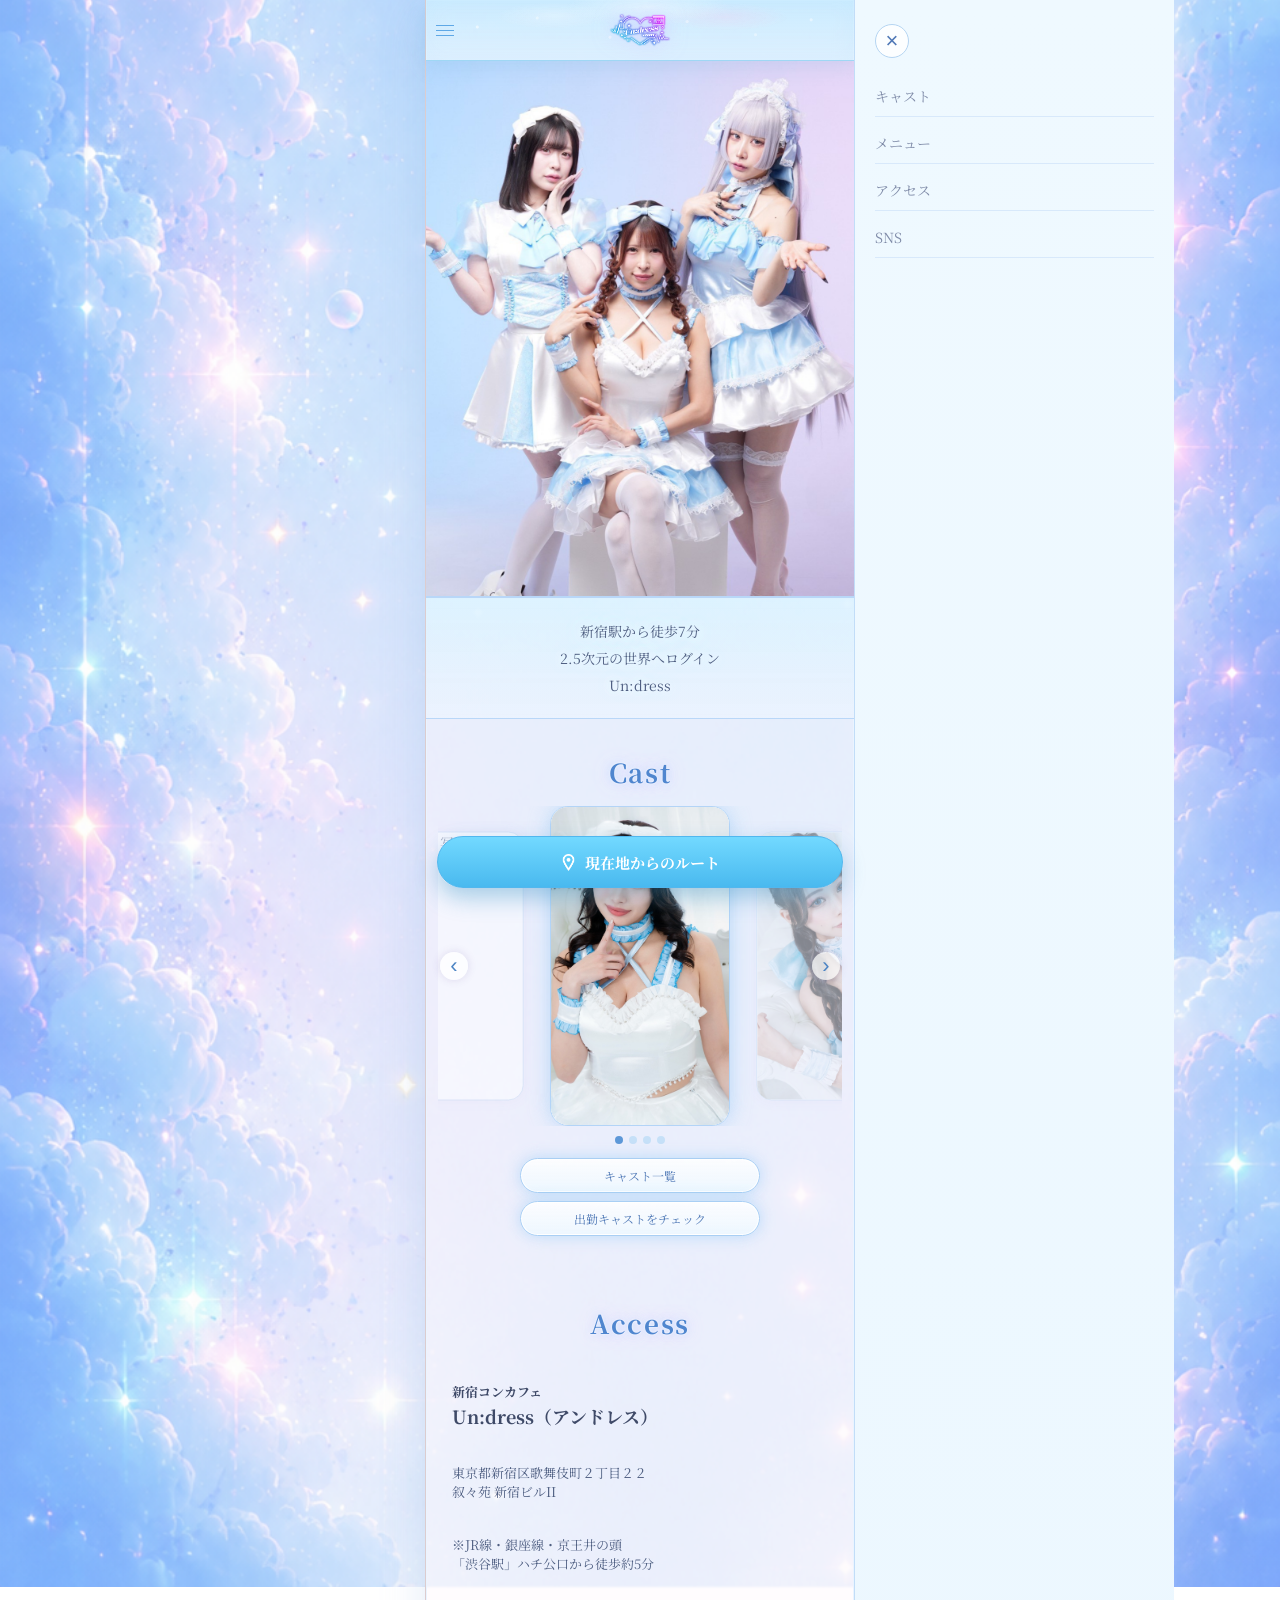
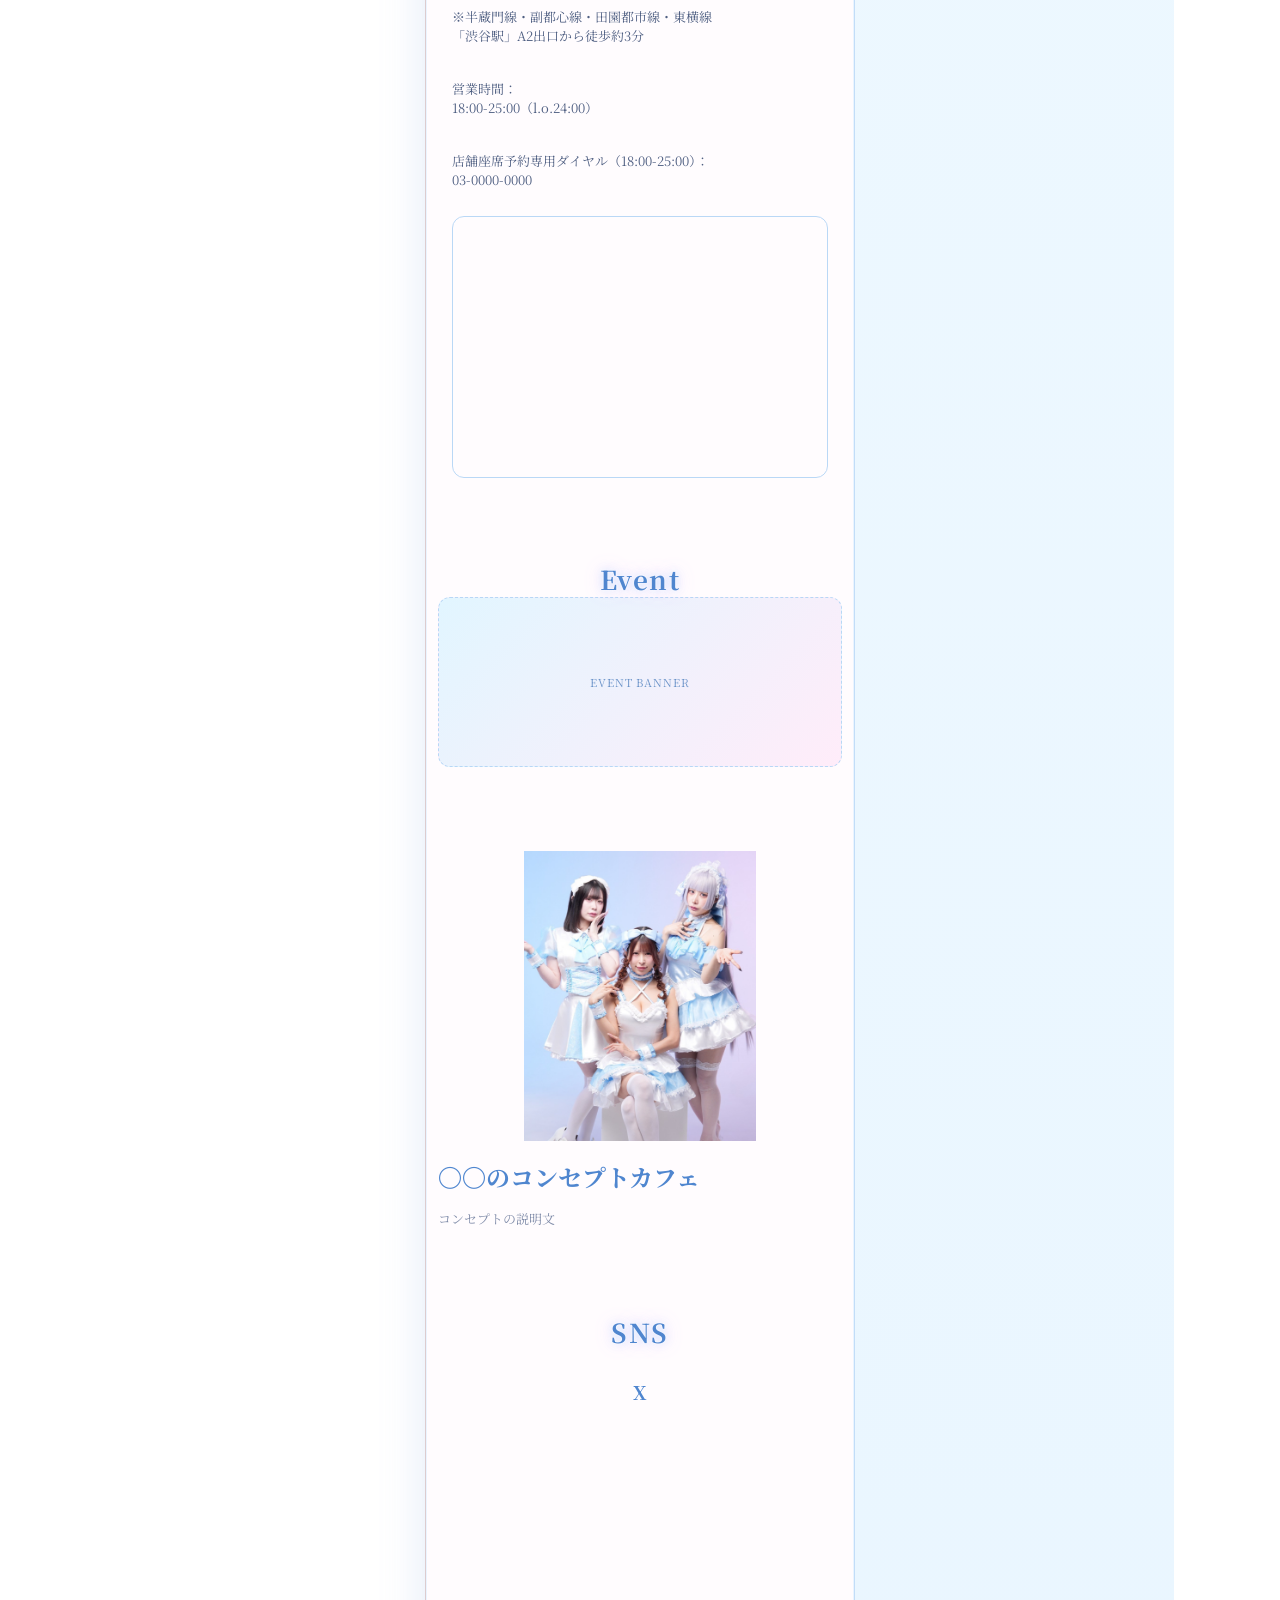
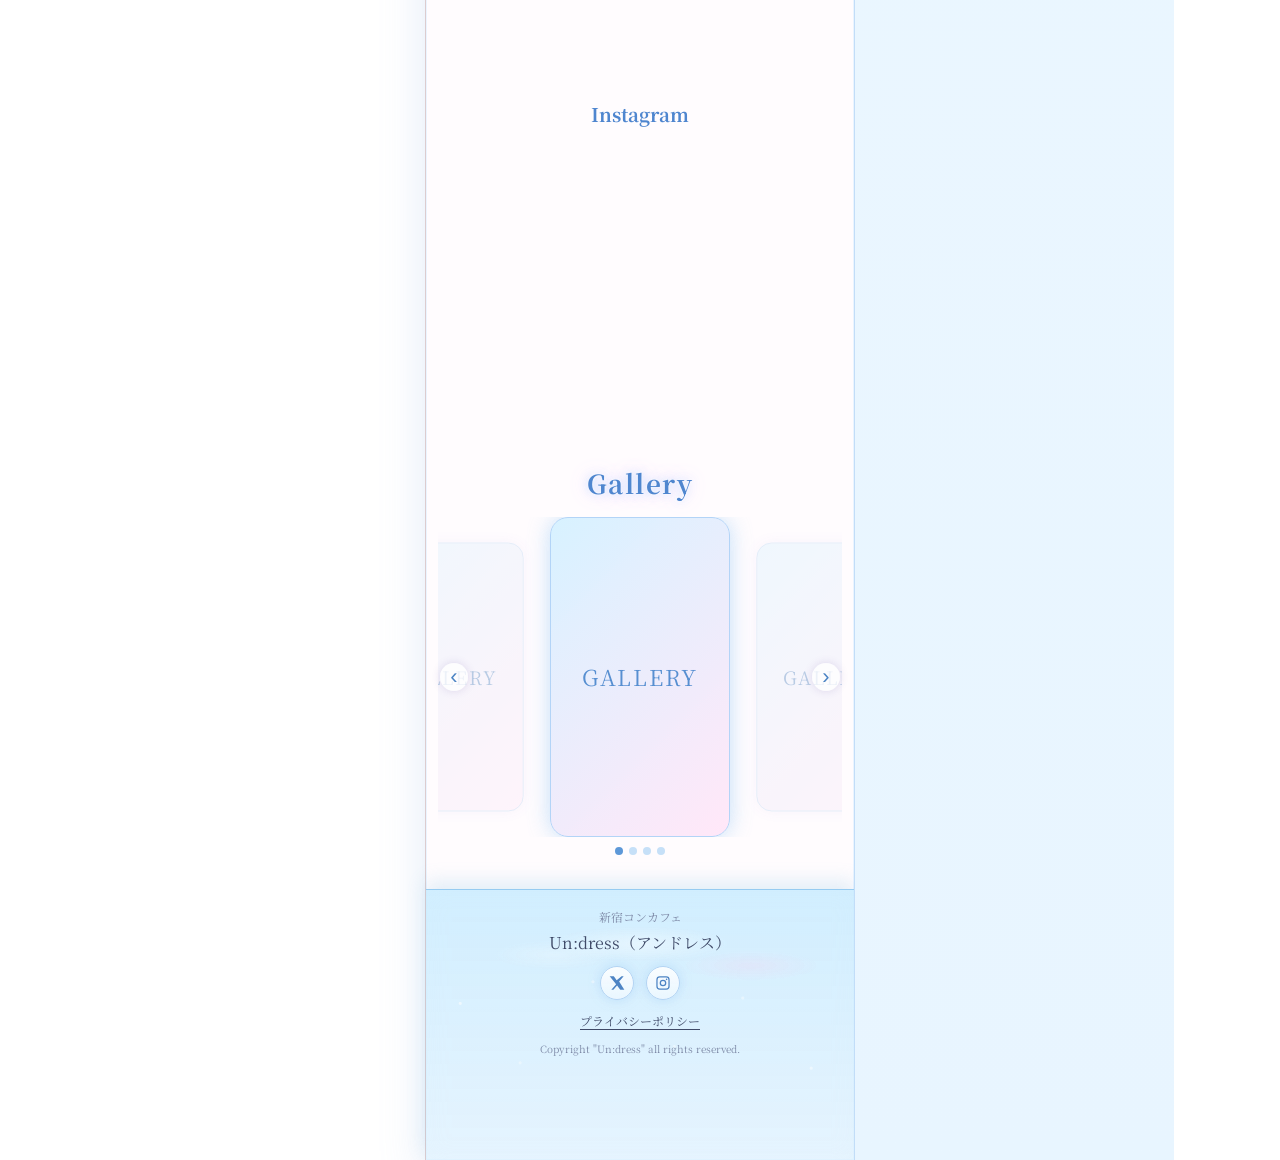
==== index.html @ 0eab8337 "Add files via upload" ====
<!DOCTYPE html>
<html lang="ja">
<head>
  <meta charset="UTF-8">
  <meta name="viewport" content="width=device-width, initial-scale=1.0">
  <title>Revelio SHIBUYA - SP Trace</title>
  <link rel="preconnect" href="https://fonts.googleapis.com">
  <link rel="preconnect" href="https://fonts.gstatic.com" crossorigin>
  <link href="https://fonts.googleapis.com/css2?family=Noto+Serif+JP:wght@500;700&display=swap" rel="stylesheet">
  <link rel="stylesheet" href="styles.css?v=20260516zU">
</head>
<body>
  <div class="site-shell">
    <header class="site-header">
      <a class="brand" href="#top" aria-label="Revelio SHIBUYA">
        <img src="assets/logo.png" alt="Revelio SHIBUYA ロゴ">
      </a>
      <button class="menu-toggle" type="button" aria-label="メニューを開く" aria-controls="drawer" aria-expanded="false">
        <span></span><span></span><span></span>
      </button>
    </header>

    <nav class="drawer" id="drawer" aria-hidden="true">
      <button class="drawer-close" type="button" aria-label="メニューを閉じる">×</button>
      <ul>
        <li><a href="#cast">キャスト</a></li>
        <li><a href="#">メニュー</a></li>
        <li><a href="#access">アクセス</a></li>
        <li><a href="#sns">SNS</a></li>
      </ul>
    </nav>
    <div class="backdrop"></div>

    <main id="top">
      <section class="hero">
        <div class="hero-bg">
          <img src="assets/hero-fv.png" alt="Revelio キャスト写真">
        </div>
      </section>
      <section class="hero-message">
        <p class="hero-copy">新宿駅から徒歩7分<br>2.5次元の世界へログイン<br>Un:dress</p>
      </section>

      <section class="section" id="cast">
        <h2 class="section-title">Cast</h2>
        <div class="cast-carousel" data-loop-carousel>
          <button class="cast-nav prev" type="button" aria-label="前のキャスト">‹</button>
          <div class="cast-viewport">
            <ul class="cast-track">
              <li class="cast-slide"><img src="assets/cast-1.jpeg" alt="キャスト写真 1"></li>
              <li class="cast-slide"><img src="assets/cast-2.jpeg" alt="キャスト写真 2"></li>
              <li class="cast-slide"><img src="assets/cast-3.jpeg" alt="キャスト写真 3"></li>
              <li class="cast-slide"><img src="assets/cast-4.jpeg" alt="キャスト写真 4"></li>
            </ul>
          </div>
          <button class="cast-nav next" type="button" aria-label="次のキャスト">›</button>
        </div>
        <div class="cast-dots" role="tablist" aria-label="キャストスライド">
          <button class="cast-dot is-active" type="button" aria-label="1枚目"></button>
          <button class="cast-dot" type="button" aria-label="2枚目"></button>
          <button class="cast-dot" type="button" aria-label="3枚目"></button>
          <button class="cast-dot" type="button" aria-label="4枚目"></button>
        </div>
        <div class="cast-actions">
          <a class="cast-action button" href="cast.html">キャスト一覧</a>
          <a class="cast-action button" href="#">出勤キャストをチェック</a>
        </div>
      </section>

      <section class="section" id="access">
        <h2 class="section-title">Access</h2>
        <div class="access-block">
          <p class="store-name">新宿コンカフェ<br><span class="store-main-name">Un:dress（アンドレス）</span></p>
          <p>東京都新宿区歌舞伎町２丁目２２<br>叙々苑 新宿ビルII​​</p>
          <p>※JR線・銀座線・京王井の頭<br>「渋谷駅」ハチ公口から徒歩約5分</p>
          <p>※半蔵門線・副都心線・田園都市線・東横線<br>「渋谷駅」A2出口から徒歩約3分</p>
          <p>営業時間：<br>18:00-25:00（l.o.24:00）</p>
          <p>店舗座席予約専用ダイヤル（18:00-25:00）：<br>03-0000-0000</p>
          <div class="access-map">
            <iframe src="https://www.google.com/maps/embed?pb=!1m18!1m12!1m3!1d3240.227726721884!2d139.70120687584614!3d35.69601327258241!2m3!1f0!2f0!3f0!3m2!1i1024!2i768!4f13.1!3m3!1m2!1s0x60188cd8584c8573%3A0x649332fd3df42106!2z44CSMTYwLTAwMjEg5p2x5Lqs6YO95paw5a6_5Yy65q2M6Iie5LyO55S677yS5LiB55uu77yS77ySIOWPmeOAheiLkSDmlrDlrr_jg5Pjg6tJSQ!5e0!3m2!1sja!2sjp!4v1778932013272!5m2!1sja!2sjp" width="600" height="450" style="border:0;" allowfullscreen="" loading="lazy" referrerpolicy="no-referrer-when-downgrade"></iframe>
          </div>
        </div>
      </section>

      <section class="section" id="event">
        <h2 class="section-title">Event</h2>
        <div class="event-list">
          <article class="event-card placeholder">EVENT BANNER</article>
        </div>
      </section>

      <section class="section concept">
        <div class="media tall">
          <img src="assets/hero-fv.png" alt="コンセプトイメージ">
        </div>
        <h2>〇〇のコンセプトカフェ</h2>
        <p>コンセプトの説明文</p>
      </section>

      <section class="section" id="sns">
        <h2 class="section-title">SNS</h2>
        <div class="sns-grid">
          <article class="sns-card">
            <h3>X</h3>
            <iframe
              class="sns-embed"
              title="X仮埋め込み"
              src="https://x.com/example"
              loading="lazy"
            ></iframe>
          </article>
          <article class="sns-card">
            <h3>Instagram</h3>
            <iframe
              class="sns-embed"
              title="Instagram仮埋め込み"
              src="https://www.instagram.com/example/"
              loading="lazy"
            ></iframe>
          </article>
        </div>
      </section>

      <section class="section" id="gallery">
        <h2 class="section-title">Gallery</h2>
        <div class="cast-carousel" data-loop-carousel>
          <button class="cast-nav prev" type="button" aria-label="前のギャラリー">‹</button>
          <div class="cast-viewport">
            <ul class="cast-track">
              <li class="cast-slide gallery-slide"><span>GALLERY</span></li>
              <li class="cast-slide gallery-slide"><span>GALLERY</span></li>
              <li class="cast-slide gallery-slide"><span>GALLERY</span></li>
              <li class="cast-slide gallery-slide"><span>GALLERY</span></li>
            </ul>
          </div>
          <button class="cast-nav next" type="button" aria-label="次のギャラリー">›</button>
        </div>
        <div class="cast-dots" role="tablist" aria-label="ギャラリースライド">
          <button class="cast-dot is-active" type="button" aria-label="1枚目"></button>
          <button class="cast-dot" type="button" aria-label="2枚目"></button>
          <button class="cast-dot" type="button" aria-label="3枚目"></button>
          <button class="cast-dot" type="button" aria-label="4枚目"></button>
        </div>
      </section>

    </main>

    <footer class="site-footer">
      <p class="footer-place">新宿コンカフェ</p>
      <p class="footer-name">Un:dress（アンドレス）</p>
      <div class="footer-socials">
        <a href="#" class="social-icon" aria-label="X">
          <svg viewBox="0 0 24 24" role="img" aria-hidden="true">
            <path d="M18.9 2H22l-6.8 7.8L23 22h-6.1l-4.8-6.3L6.6 22H3.5l7.2-8.2L1 2h6.2l4.3 5.7L18.9 2Z"></path>
          </svg>
        </a>
        <a href="#" class="social-icon" aria-label="Instagram">
          <svg viewBox="0 0 24 24" role="img" aria-hidden="true">
            <path d="M7.2 2h9.6A5.2 5.2 0 0 1 22 7.2v9.6a5.2 5.2 0 0 1-5.2 5.2H7.2A5.2 5.2 0 0 1 2 16.8V7.2A5.2 5.2 0 0 1 7.2 2Zm0 1.9A3.3 3.3 0 0 0 3.9 7.2v9.6a3.3 3.3 0 0 0 3.3 3.3h9.6a3.3 3.3 0 0 0 3.3-3.3V7.2a3.3 3.3 0 0 0-3.3-3.3H7.2Zm10.2 1.4a1.2 1.2 0 1 1 0 2.4 1.2 1.2 0 0 1 0-2.4ZM12 7a5 5 0 1 1 0 10 5 5 0 0 1 0-10Zm0 1.9a3.1 3.1 0 1 0 0 6.2 3.1 3.1 0 0 0 0-6.2Z"></path>
          </svg>
        </a>
      </div>
      <p class="footer-policy"><a href="#">プライバシーポリシー</a></p>
      <p class="footer-copy">Copyright "Un:dress" all rights reserved.</p>
    </footer>
  </div>

  <a class="route-fixed-button" href="https://maps.app.goo.gl/XBom7MBDxZdv6wz77" target="_blank" rel="noopener noreferrer">
    <img src="assets/route-marker.png" alt="" aria-hidden="true">
    <span>現在地からのルート</span>
  </a>

  <script src="script.js?v=20260516zU"></script>
</body>
</html>
---- styles.css ----
:root {
  --bg: #f6f8ff;
  --bg-soft: #ffffff;
  --text: #4f5f82;
  --muted: #7f8ba8;
  --heading: #4f86cf;
  --text-strong: #3f4a68;
  --line: #b9d7f8;
  --accent: #67d4ff;
  --btn-text: #4f78b6;
}

* {
  box-sizing: border-box;
}

html,
body {
  margin: 0;
  padding: 0;
  background-image: url("assets/site-bg.png");
  background-size: cover;
  background-position: center;
  background-repeat: no-repeat;
  background-attachment: fixed;
  color: var(--text);
  font-family: "Noto Serif JP", serif;
}

a {
  color: inherit;
  text-decoration: none;
}

.site-shell {
  max-width: 430px;
  margin: 0 auto;
  background: rgba(255, 248, 253, 0.46);
  min-height: 100dvh;
  border-inline: 1px solid #dccccf;
  box-shadow: 0 0 0 1px #eaf4ff inset, 0 16px 42px rgba(132, 173, 221, 0.24);
  backdrop-filter: blur(1px);
}

.site-header {
  position: sticky;
  top: 0;
  z-index: 40;
  display: flex;
  justify-content: center;
  align-items: center;
  padding: 10px;
  overflow: hidden;
  backdrop-filter: blur(12px);
  -webkit-backdrop-filter: blur(12px);
  background: linear-gradient(180deg, rgba(191, 233, 255, 0.72), rgba(215, 240, 255, 0.64));
  border-bottom: 1px solid #9fd7f4;
  box-shadow: 0 6px 18px rgba(109, 178, 220, 0.2);
}

.site-header::before {
  content: "";
  position: absolute;
  inset: 0;
  z-index: 0;
  pointer-events: none;
  background:
    radial-gradient(circle at 12% 45%, rgba(255, 255, 255, 0.55) 0 1px, transparent 2px),
    radial-gradient(circle at 26% 30%, rgba(255, 255, 255, 0.35) 0 1px, transparent 2px),
    radial-gradient(circle at 43% 62%, rgba(255, 255, 255, 0.45) 0 1px, transparent 2px),
    radial-gradient(circle at 61% 36%, rgba(255, 255, 255, 0.42) 0 1px, transparent 2px),
    radial-gradient(circle at 77% 58%, rgba(255, 255, 255, 0.38) 0 1px, transparent 2px),
    radial-gradient(circle at 90% 33%, rgba(255, 255, 255, 0.46) 0 1px, transparent 2px),
    radial-gradient(120px 26px at 52% 12%, rgba(255, 255, 255, 0.42), transparent 68%),
    radial-gradient(90px 20px at 70% 28%, rgba(255, 201, 235, 0.24), transparent 70%),
    radial-gradient(80px 18px at 30% 26%, rgba(255, 255, 255, 0.28), transparent 72%);
}

.site-header > * {
  position: relative;
  z-index: 1;
}

.brand {
  display: block;
  width: 68px;
  line-height: 0;
}

.brand img {
  width: 100%;
  height: auto;
  display: block;
  filter: drop-shadow(0 0 10px rgba(201, 170, 255, 0.5));
}

.menu-toggle {
  position: absolute;
  left: 10px;
  top: 50%;
  transform: translateY(-50%);
  width: 30px;
  height: 24px;
  border: 0;
  border-radius: 0;
  background: transparent;
  display: flex;
  flex-direction: column;
  justify-content: center;
  gap: 4px;
  padding: 0;
  cursor: pointer;
}

.menu-toggle span {
  display: block;
  width: 18px;
  height: 1px;
  background: #5ea8e6;
}

.drawer {
  position: fixed;
  inset: 0 0 0 auto;
  width: min(78vw, 320px);
  transform: translateX(100%);
  transition: transform 0.3s ease;
  background: linear-gradient(180deg, #eff9ff 0%, #e8f5ff 100%);
  z-index: 50;
  border-left: 1px solid #c2ddf8;
  padding: 24px 20px;
}

.drawer ul {
  list-style: none;
  margin: 28px 0 0;
  padding: 0;
  display: grid;
  gap: 16px;
}

.drawer a {
  display: block;
  font-size: 14px;
  color: var(--muted);
  border-bottom: 1px solid #d8e9fb;
  padding-bottom: 10px;
}

.drawer-close {
  border: 1px solid #b5d5f2;
  color: var(--btn-text);
  background: #ffffffd8;
  width: 34px;
  height: 34px;
  padding: 0;
  border-radius: 99px;
  font-size: 22px;
  line-height: 1;
}

.backdrop {
  position: fixed;
  inset: 0;
  background: rgba(117, 101, 159, 0.2);
  opacity: 0;
  pointer-events: none;
  transition: opacity 0.3s ease;
  z-index: 45;
}

.menu-open .drawer {
  transform: translateX(0);
}

.menu-open .backdrop {
  opacity: 1;
  pointer-events: auto;
}

.section {
  padding: 34px 12px;
}

.hero {
  padding: 0;
}

.hero-bg {
  height: auto;
  min-height: 0;
  border-bottom: 1px solid var(--line);
  overflow: visible;
  background: #eef7ff;
}

.hero-bg img {
  width: 100%;
  height: auto;
  display: block;
}

.hero-message {
  position: relative;
  border-top: 1px solid var(--line);
  border-bottom: 1px solid var(--line);
  background: linear-gradient(180deg, rgba(191, 233, 255, 0.72), rgba(215, 240, 255, 0.64));
}

.hero-message::before {
  content: "";
  position: absolute;
  inset: 0;
  background: linear-gradient(180deg, rgba(255, 255, 255, 0.34), rgba(255, 247, 253, 0.4));
}

.hero-copy {
  position: relative;
  z-index: 1;
  margin: 0;
  padding: 20px 12px;
  text-align: center;
  font-size: 14px;
  line-height: 1.9;
  color: var(--text);
  text-shadow: 0 0 10px #ffffff, 0 0 20px #bfe7ff;
}

.hero-links {
  margin-top: 14px;
  display: flex;
  justify-content: center;
  gap: 8px;
  flex-wrap: wrap;
}

.pill,
.button {
  border: 1px solid #a9cff4;
  color: var(--btn-text);
  padding: 8px 14px;
  border-radius: 99px;
  font-size: 12px;
  background: linear-gradient(180deg, #ffffffdd, #edf8ffcc);
  box-shadow: 0 0 0 1px #ffffff inset, 0 0 16px rgba(132, 194, 245, 0.48);
}

.ornament {
  text-align: center;
  color: var(--muted);
  letter-spacing: 0.1em;
  font-size: 12px;
}

.section-title {
  text-align: center;
  font-family: "Noto Serif JP", serif;
  font-weight: 700;
  margin: 0;
  font-size: 26px;
  letter-spacing: 0.06em;
  color: var(--heading);
  text-shadow:
    0 0 2px rgba(255, 255, 255, 0.95),
    0 0 10px rgba(184, 223, 255, 0.9),
    0 0 18px rgba(244, 196, 255, 0.78);
}

.cast-carousel {
  margin-top: 16px;
  position: relative;
}

.cast-viewport {
  overflow-x: auto;
  scroll-snap-type: x mandatory;
  scrollbar-width: none;
  -ms-overflow-style: none;
}

.cast-viewport::-webkit-scrollbar {
  display: none;
}

.cast-track {
  list-style: none;
  margin: 0;
  padding: 0 calc((100% - 180px) / 2);
  display: flex;
  gap: 12px;
}

.cast-slide {
  flex: 0 0 180px;
  width: 180px;
  height: 320px;
  border-radius: 18px;
  overflow: hidden;
  border: 1px solid #b5d4f5;
  box-shadow: 0 0 16px rgba(196, 165, 245, 0.26);
  scroll-snap-align: center;
  background: #fff;
  opacity: 0.44;
  transform: scale(0.84);
  filter: saturate(0.86);
  transition: transform 0.25s ease, opacity 0.25s ease, filter 0.25s ease, box-shadow 0.25s ease;
}

.cast-slide.is-current {
  opacity: 1;
  transform: scale(1);
  filter: saturate(1.06);
  box-shadow: 0 0 22px rgba(120, 184, 237, 0.42);
}

.cast-slide img {
  width: 100%;
  height: 100%;
  object-fit: cover;
  object-position: center;
  display: block;
}

.gallery-slide {
  display: grid;
  place-items: center;
  background: linear-gradient(135deg, rgba(211, 240, 255, 0.88), rgba(255, 228, 246, 0.88));
  color: #5a8fcd;
  font-size: 22px;
  letter-spacing: 0.08em;
}

.cast-nav {
  position: absolute;
  top: 50%;
  transform: translateY(-50%);
  width: 28px;
  height: 28px;
  border: 0;
  background: rgba(255, 255, 255, 0.72);
  color: #4c84c4;
  font-size: 22px;
  line-height: 1;
  padding: 0;
  cursor: pointer;
  border-radius: 999px;
  box-shadow: 0 0 8px rgba(94, 69, 153, 0.18);
  z-index: 2;
}

.cast-nav.prev {
  left: 2px;
}

.cast-nav.next {
  right: 2px;
}

.cast-dots {
  margin-top: 10px;
  display: flex;
  justify-content: center;
  gap: 6px;
}

.cast-dot {
  width: 8px;
  height: 8px;
  border-radius: 999px;
  border: 0;
  padding: 0;
  background: #c6e0f8;
  cursor: pointer;
}

.cast-dot.is-active {
  background: #5d98d8;
}

.cast-actions {
  margin-top: 14px;
  display: grid;
  gap: 8px;
  justify-items: center;
}

.cast-action {
  width: min(92%, 240px);
  text-align: center;
}

.media {
  height: 220px;
  margin-bottom: 18px;
}

.media img {
  width: 100%;
  height: 100%;
  object-fit: cover;
  object-position: center;
  display: block;
  border-radius: 12px;
}

.concept .media img {
  object-fit: contain;
  object-position: center top;
}

.lead {
  text-align: center;
  margin: 0;
  color: var(--muted);
  font-size: 13px;
}

.intro h1 {
  margin: 12px 0 0;
  text-align: center;
  font-family: "Noto Serif JP", serif;
  font-size: 22px;
}

.sub {
  text-align: center;
  margin-top: 6px;
  color: var(--muted);
}

.cards {
  margin-top: 16px;
  display: grid;
  gap: 10px;
}

.card {
  border: 1px solid var(--line);
  background: linear-gradient(180deg, rgba(255, 255, 255, 0.88), rgba(255, 245, 252, 0.84));
  border-radius: 14px;
  padding: 14px;
  box-shadow: 0 0 18px rgba(201, 176, 246, 0.22);
}

.card h3 {
  margin: 0;
  font-size: 16px;
  font-family: "Noto Serif JP", serif;
}

.card p {
  margin: 8px 0 0;
  color: var(--muted);
  font-size: 12px;
}

#access {
  background: transparent;
  box-shadow: none;
}

.access-block {
  margin-top: 14px;
  border: 0;
  border-radius: 0;
  padding: 14px;
  display: grid;
  gap: 8px;
  font-size: 13px;
  background: transparent;
  box-shadow: none;
}

.store-name {
  font-weight: 700;
  color: var(--text-strong);
}

.store-main-name {
  display: inline-block;
  margin-top: 2px;
  font-size: 18px;
}

.access-map {
  margin-top: 6px;
  border-radius: 12px;
  overflow: hidden;
  border: 1px solid #bad8f6;
}

.access-map iframe {
  display: block;
  width: 100%;
  height: 260px;
}

.event-card {
  height: 170px;
}

.concept h2 {
  font-family: "Noto Serif JP", serif;
  font-size: 24px;
  margin: 16px 0 10px;
  color: var(--heading);
}

.concept p {
  color: var(--muted);
  line-height: 1.9;
  font-size: 13px;
}

.ghost {
  display: inline-block;
  margin-top: 10px;
}

.tall {
  margin-top: 16px;
  height: 290px;
}

.sns-grid {
  margin-top: 14px;
  display: grid;
  gap: 12px;
}

.sns-card {
  border: 0;
  border-radius: 0;
  padding: 14px;
  background: transparent;
}

.sns-card h3 {
  margin: 0 0 10px;
  font-family: "Noto Serif JP", serif;
  color: var(--heading);
  text-align: center;
}

.embed {
  height: 180px;
}

.sns-embed {
  width: 100%;
  height: 240px;
  border: 0;
  border-radius: 0;
  background: transparent;
}

.news-card {
  margin-top: 16px;
  border: 1px solid var(--line);
  border-radius: 14px;
  overflow: hidden;
  background: var(--bg-soft);
  box-shadow: 0 0 18px rgba(194, 170, 242, 0.18);
}

.news-thumb {
  height: 130px;
}

.news-body {
  padding: 12px;
}

.news-title {
  margin: 0;
  font-weight: 700;
}

.news-date {
  margin: 6px 0 0;
  color: var(--muted);
  font-size: 12px;
}

.more-link {
  display: block;
  margin-top: 12px;
  color: var(--accent);
  font-size: 13px;
  text-shadow: 0 0 8px #ffffff;
}

.site-footer {
  border-top: 1px solid #96cbf1;
  padding: 18px 16px calc(104px + env(safe-area-inset-bottom));
  text-align: center;
  color: var(--muted);
  font-size: 11px;
  position: relative;
  overflow: hidden;
  backdrop-filter: blur(12px);
  -webkit-backdrop-filter: blur(12px);
  background: linear-gradient(180deg, rgba(191, 233, 255, 0.72), rgba(215, 240, 255, 0.64));
  box-shadow: 0 -8px 18px rgba(109, 178, 220, 0.2);
}

.site-footer::before {
  content: "";
  position: absolute;
  inset: 0;
  z-index: 0;
  pointer-events: none;
  background:
    radial-gradient(circle at 8% 42%, rgba(255, 255, 255, 0.55) 0 1px, transparent 2px),
    radial-gradient(circle at 22% 64%, rgba(255, 255, 255, 0.35) 0 1px, transparent 2px),
    radial-gradient(circle at 39% 34%, rgba(255, 255, 255, 0.45) 0 1px, transparent 2px),
    radial-gradient(circle at 58% 58%, rgba(255, 255, 255, 0.42) 0 1px, transparent 2px),
    radial-gradient(circle at 74% 40%, rgba(255, 255, 255, 0.38) 0 1px, transparent 2px),
    radial-gradient(circle at 90% 66%, rgba(255, 255, 255, 0.46) 0 1px, transparent 2px),
    radial-gradient(130px 26px at 50% 20%, rgba(255, 255, 255, 0.4), transparent 68%),
    radial-gradient(96px 22px at 76% 28%, rgba(255, 201, 235, 0.22), transparent 70%),
    radial-gradient(84px 20px at 30% 24%, rgba(255, 255, 255, 0.24), transparent 72%);
}

.site-footer > * {
  position: relative;
  z-index: 1;
}

.footer-place {
  margin: 0;
  font-size: 12px;
}

.footer-name {
  margin: 6px 0 0;
  font-size: 16px;
  color: var(--text-strong);
  text-shadow: none;
}

.footer-socials {
  margin-top: 12px;
  display: flex;
  justify-content: center;
  gap: 12px;
}

.social-icon {
  width: 34px;
  height: 34px;
  border-radius: 50%;
  border: 1px solid #b4d4f3;
  background: linear-gradient(180deg, #ffffffde, #edf8ffcf);
  display: grid;
  place-items: center;
  color: #4d84c4;
  box-shadow: 0 0 12px rgba(135, 190, 239, 0.35);
}

.social-icon svg {
  width: 16px;
  height: 16px;
  fill: currentColor;
}

.footer-policy {
  margin: 12px 0 0;
  font-size: 12px;
}

.footer-policy a {
  text-decoration: underline;
  text-underline-offset: 3px;
  color: var(--text-strong);
}

.footer-copy {
  margin: 12px 0 0;
  font-size: 10px;
}

.route-fixed-button {
  position: fixed;
  left: max(10px, env(safe-area-inset-left));
  right: max(10px, env(safe-area-inset-right));
  bottom: calc(12px + env(safe-area-inset-bottom));
  margin: 0 auto;
  transform: none;
  width: auto;
  max-width: 406px;
  height: 52px;
  border-radius: 999px;
  border: 1px solid #51b7ee;
  background: linear-gradient(180deg, #72d9ff, #49b9ef);
  box-shadow: 0 10px 22px rgba(48, 141, 194, 0.38);
  color: #ffffff;
  display: flex;
  align-items: center;
  justify-content: center;
  gap: 8px;
  font-size: 15px;
  font-weight: 700;
  white-space: nowrap;
  z-index: 80;
}

.route-fixed-button img {
  width: 17px;
  height: 17px;
  object-fit: contain;
  display: block;
  filter: brightness(0) invert(1);
}

.placeholder {
  border: 1px dashed #b8d7f6;
  border-radius: 12px;
  display: grid;
  place-items: center;
  background: linear-gradient(135deg, rgba(214, 242, 255, 0.72), rgba(255, 229, 247, 0.72));
  color: #6c94c9;
  font-size: 11px;
  letter-spacing: 0.08em;
}
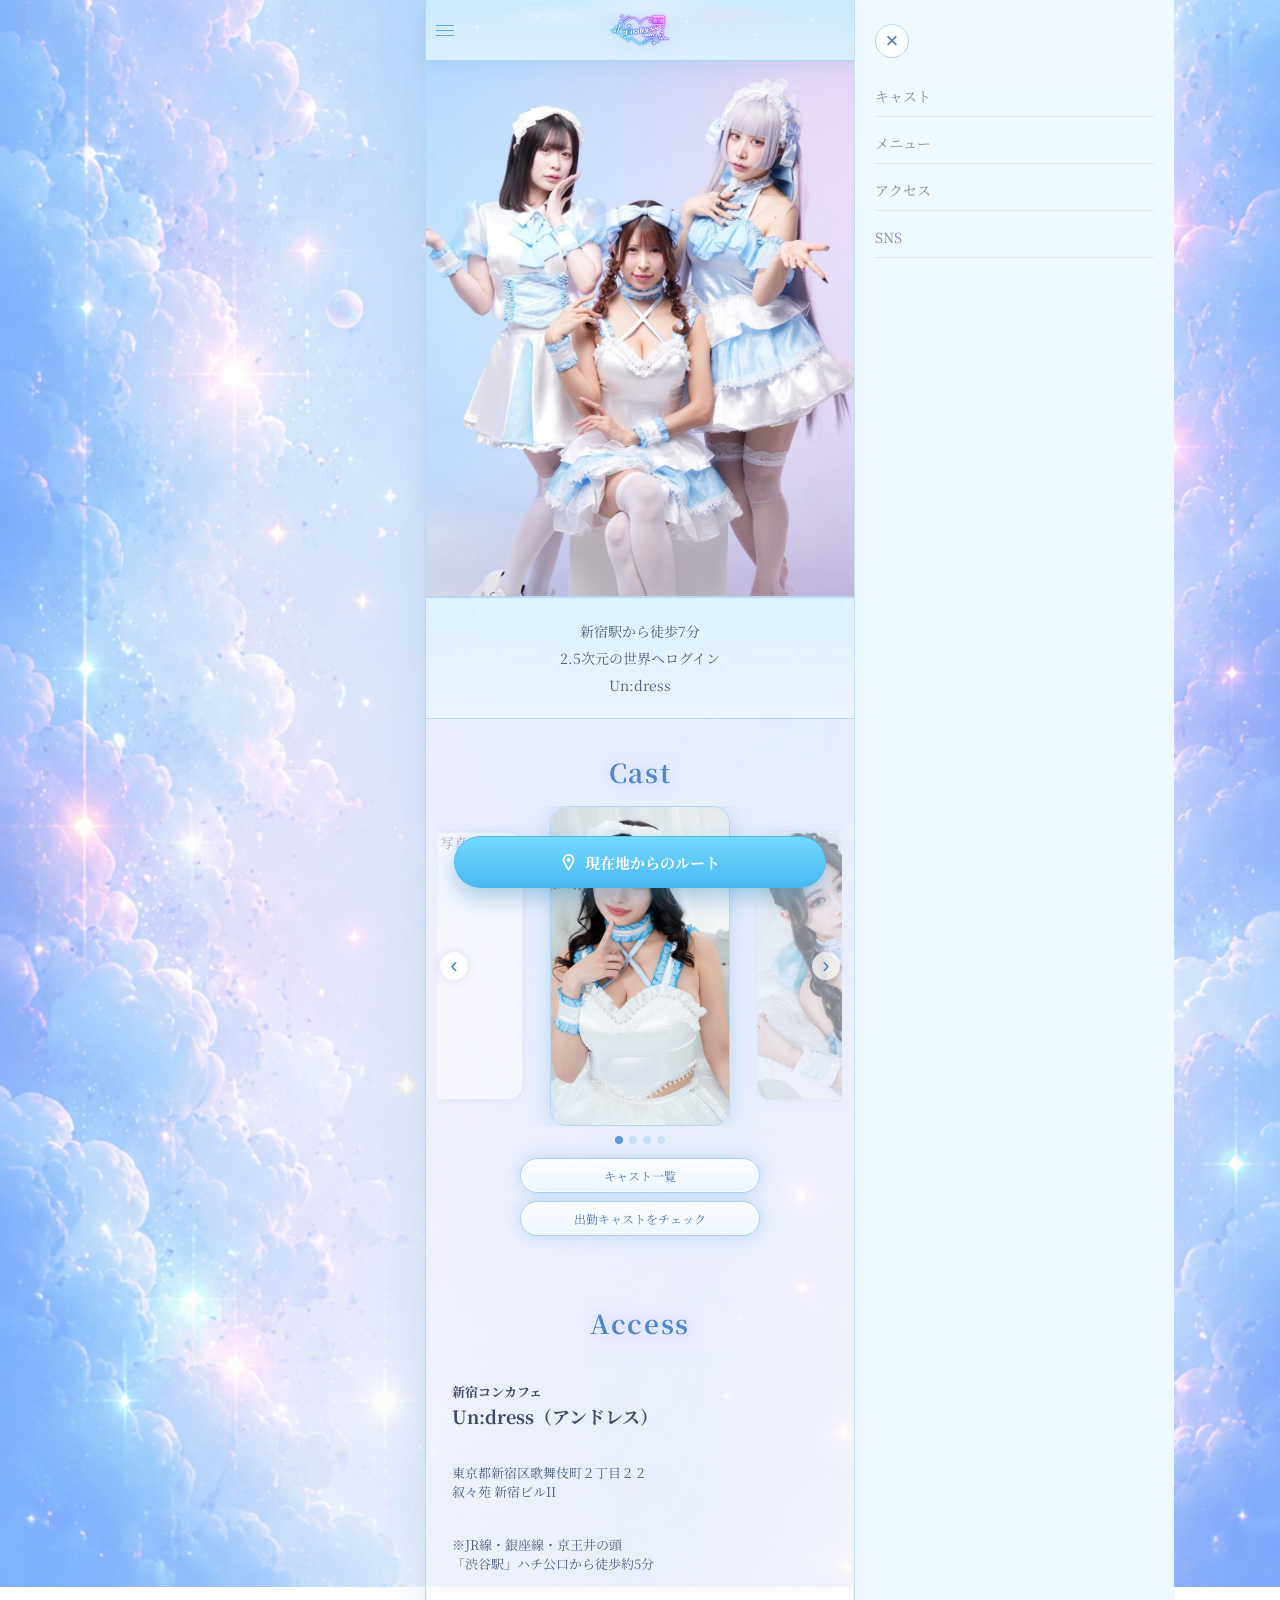
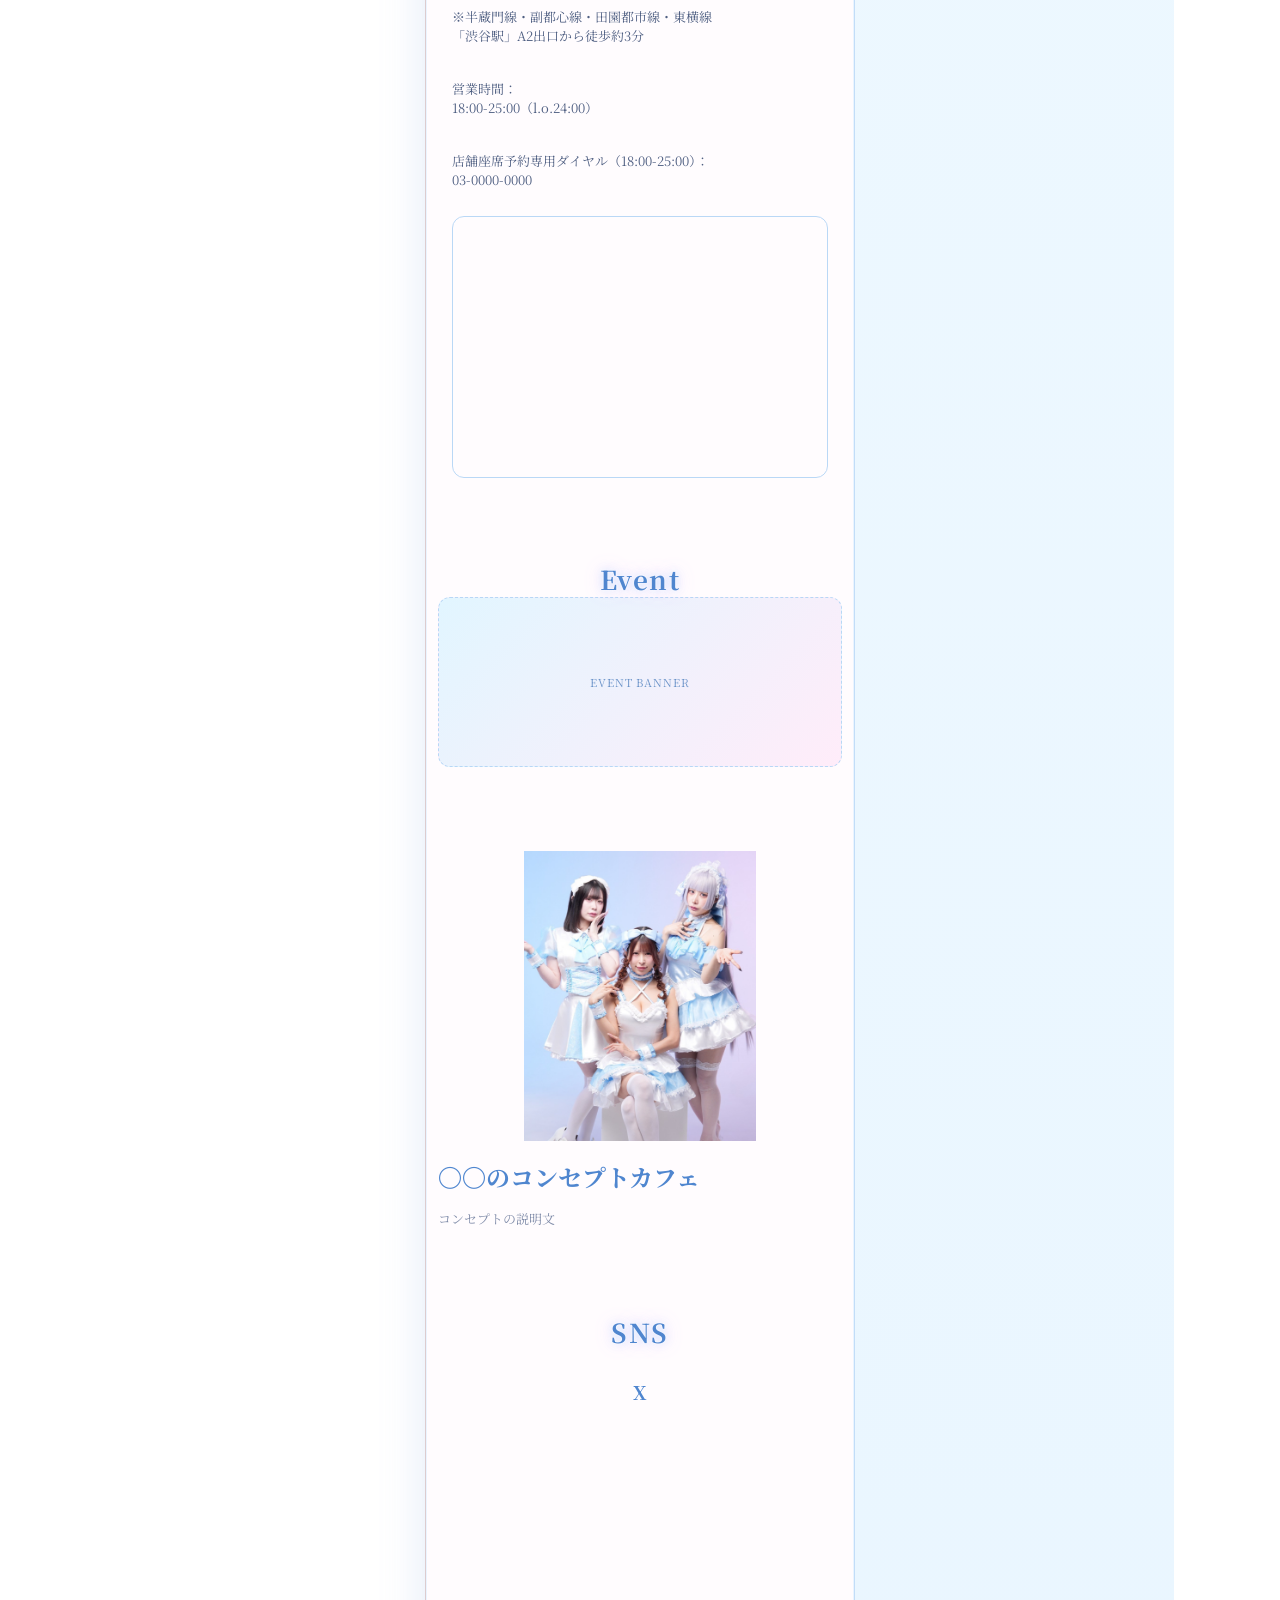
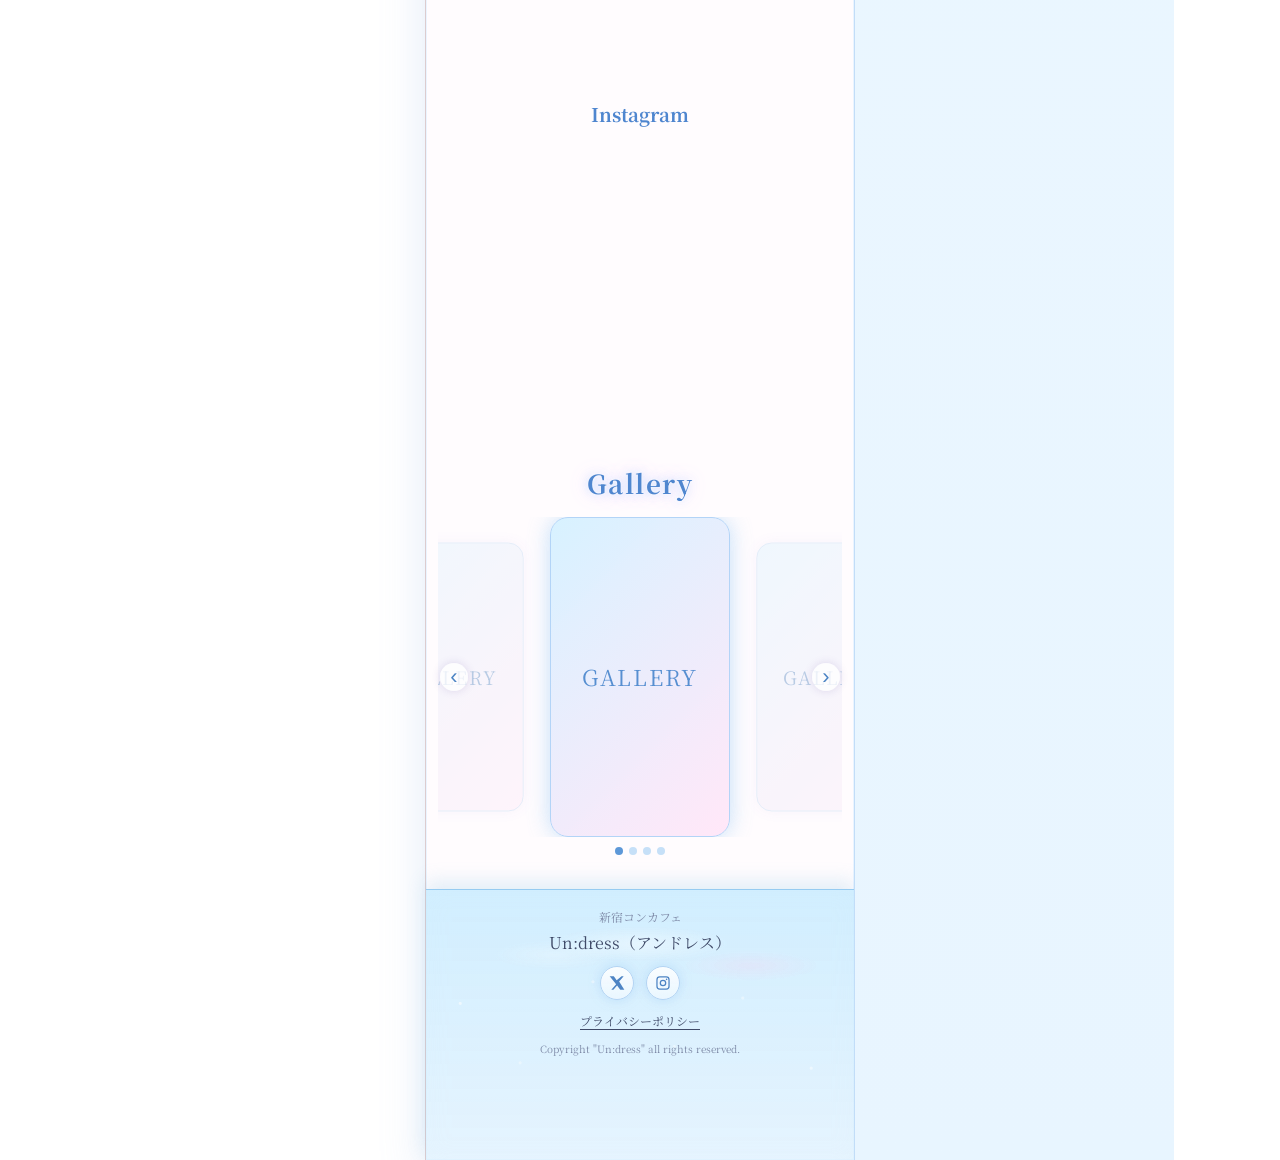
==== commit 28f96a30: "Add files via upload" ====
--- a/index.html
+++ b/index.html
@@ -3,11 +3,11 @@
 <head>
   <meta charset="UTF-8">
   <meta name="viewport" content="width=device-width, initial-scale=1.0">
-  <title>Revelio SHIBUYA - SP Trace</title>
+  <title>Un:dress demo</title>
   <link rel="preconnect" href="https://fonts.googleapis.com">
   <link rel="preconnect" href="https://fonts.gstatic.com" crossorigin>
   <link href="https://fonts.googleapis.com/css2?family=Noto+Serif+JP:wght@500;700&display=swap" rel="stylesheet">
-  <link rel="stylesheet" href="styles.css?v=20260516zU">
+  <link rel="stylesheet" href="styles.css?v=20260517a">
 </head>
 <body>
   <div class="site-shell">
@@ -170,6 +170,6 @@
     <span>現在地からのルート</span>
   </a>
 
-  <script src="script.js?v=20260516zU"></script>
+  <script src="script.js?v=20260517a"></script>
 </body>
 </html>
--- a/styles.css
+++ b/styles.css
@@ -688,7 +688,7 @@
   margin: 0 auto;
   transform: none;
   width: auto;
-  max-width: 406px;
+  max-width: 372px;
   height: 52px;
   border-radius: 999px;
   border: 1px solid #51b7ee;
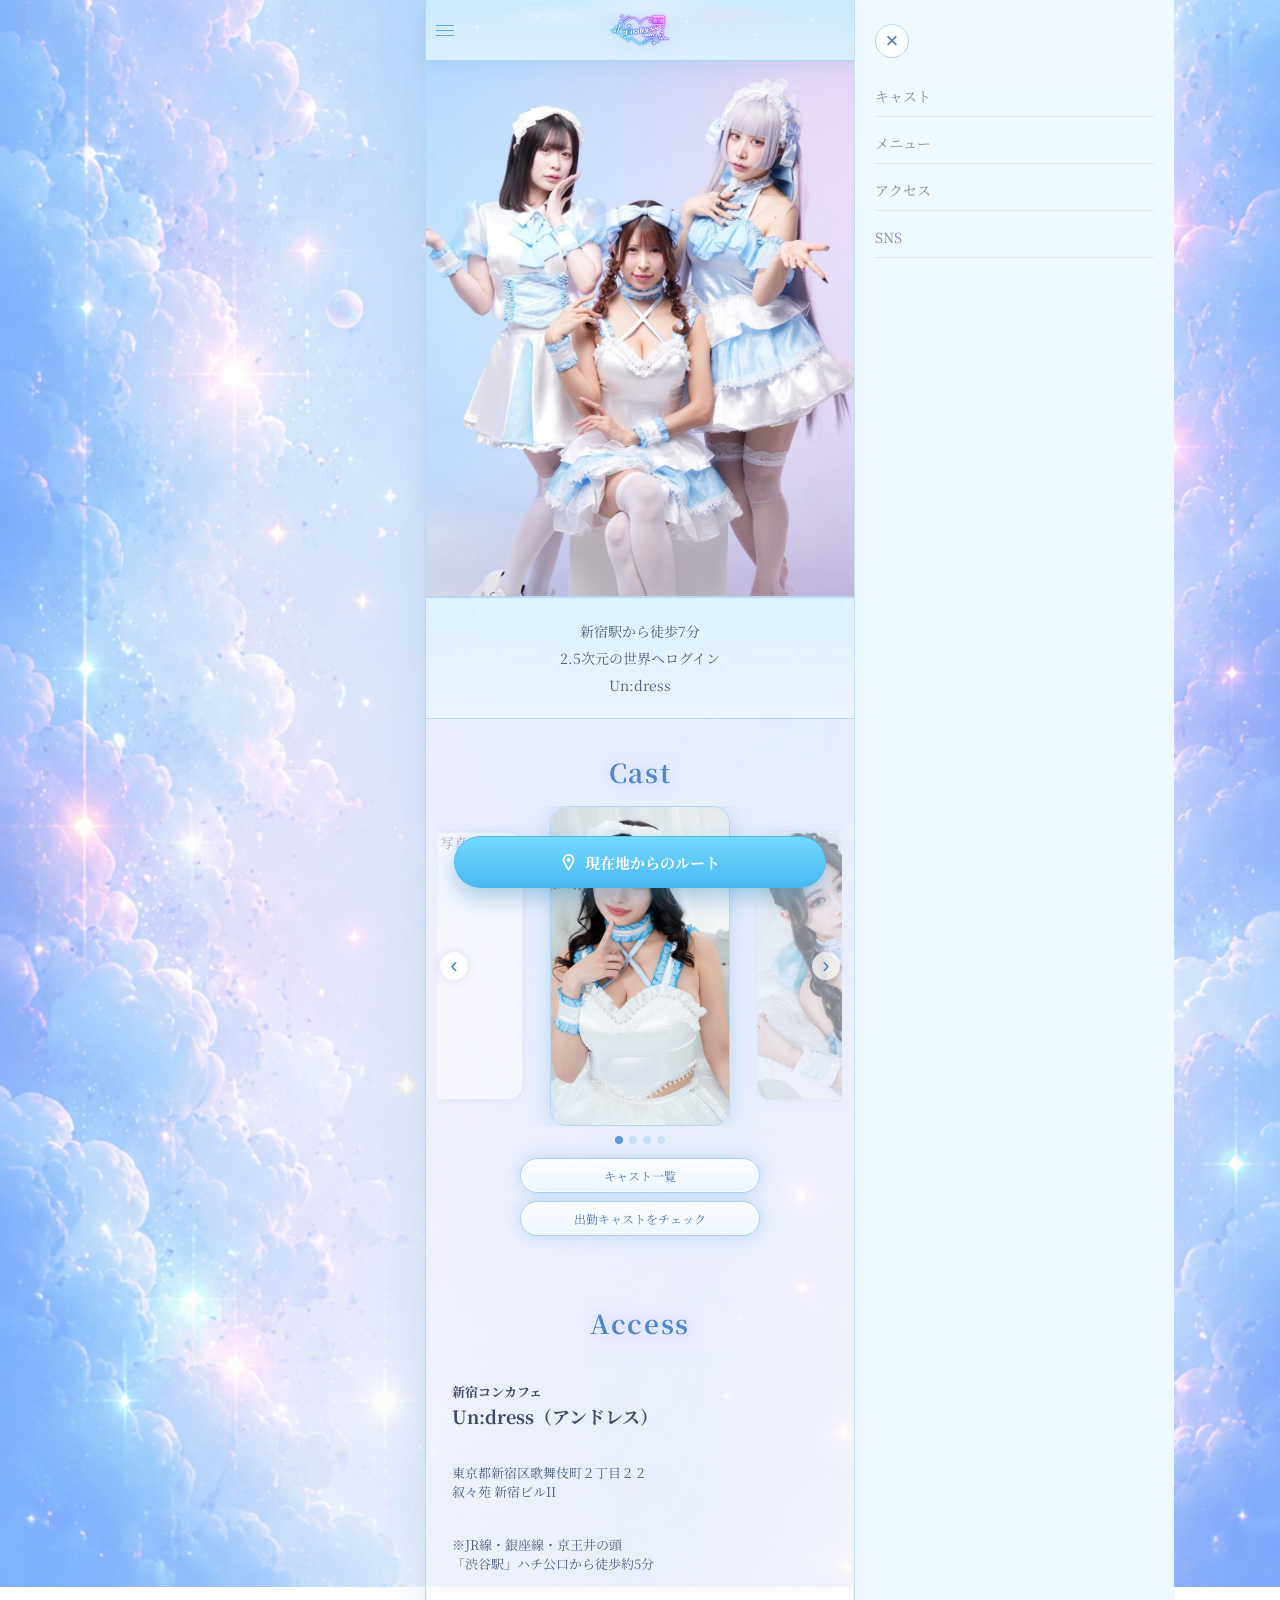
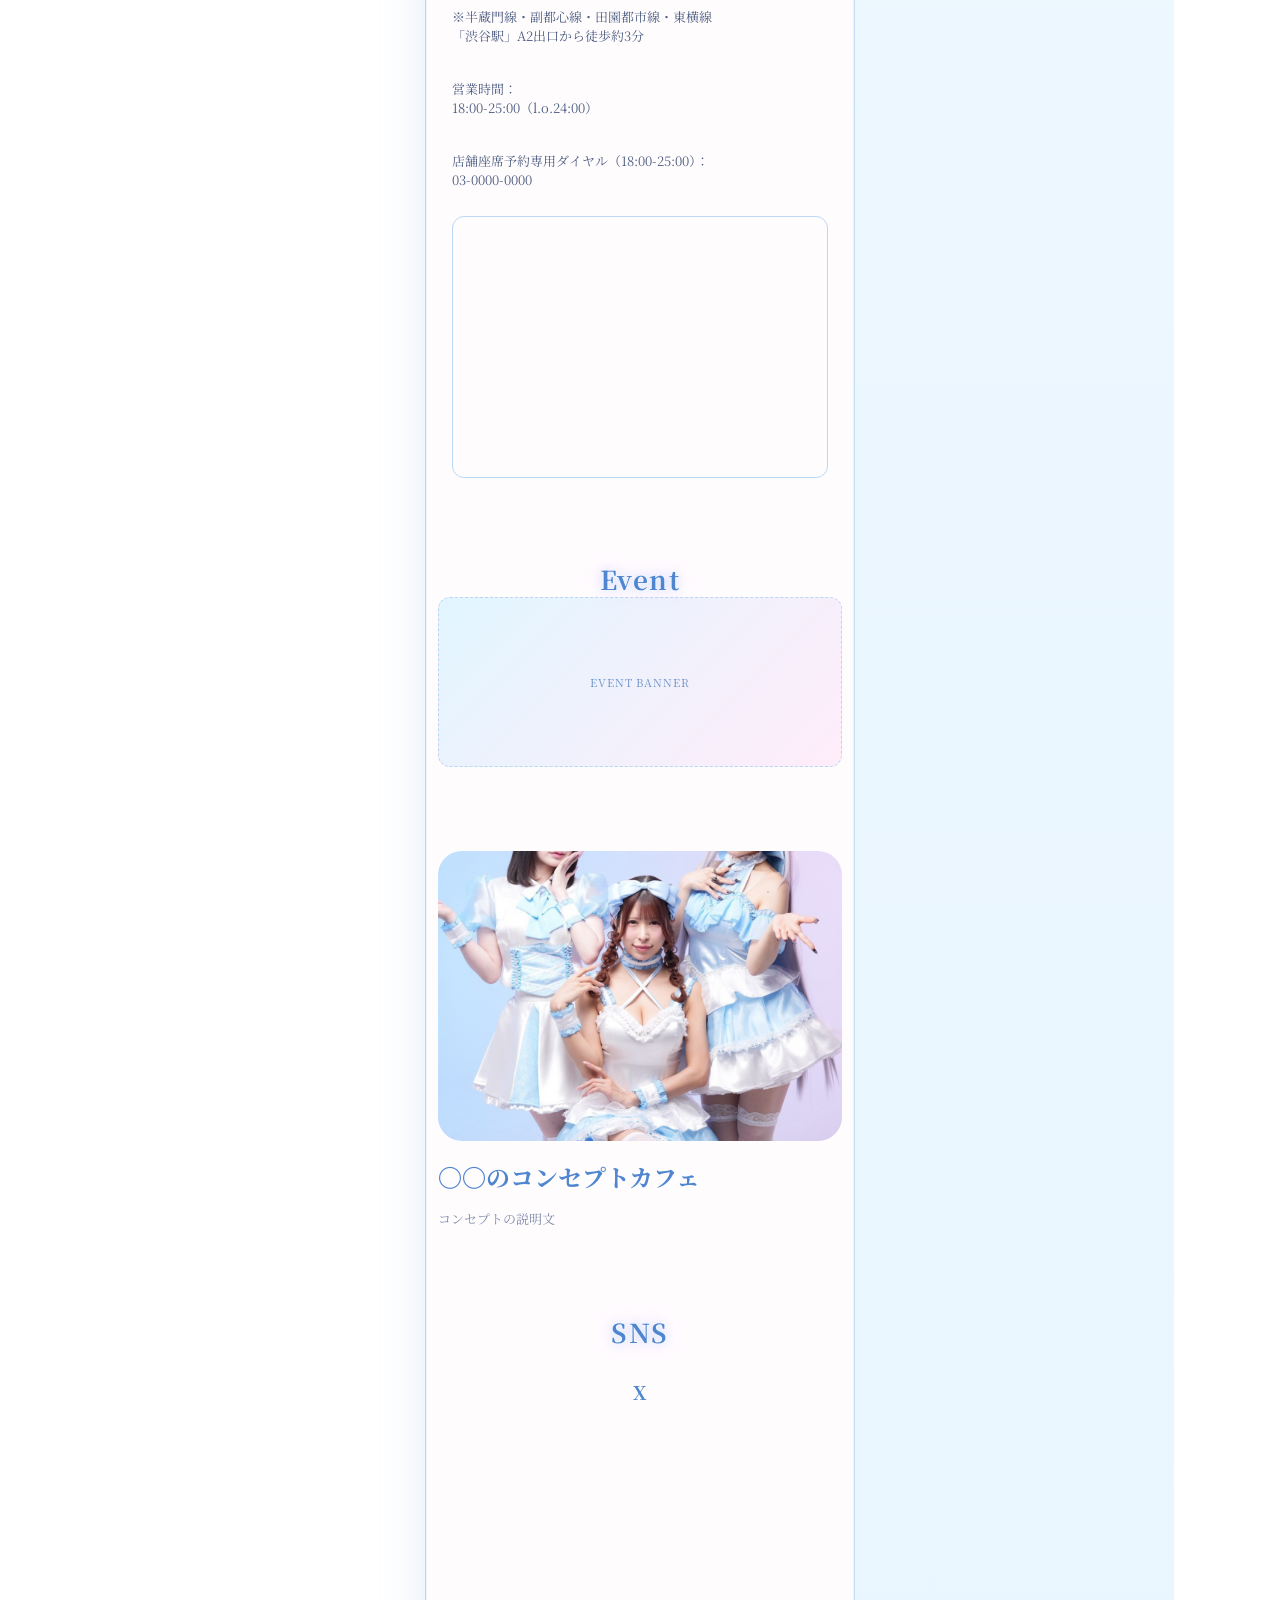
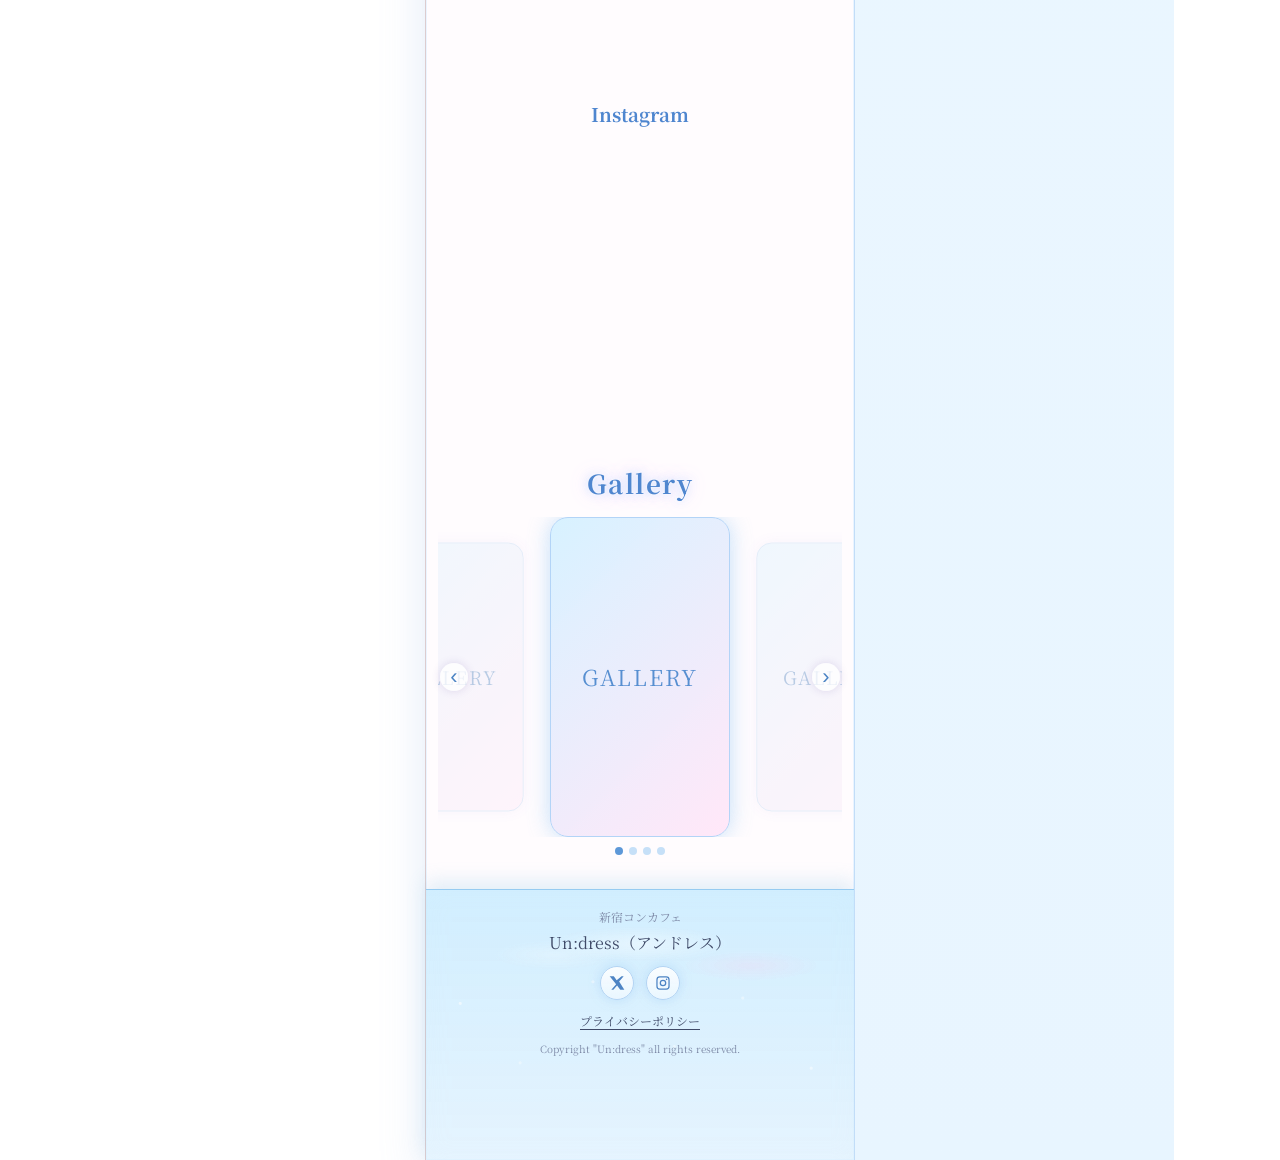
==== commit 939ea81b: "Add files via upload" ====
--- a/index.html
+++ b/index.html
@@ -7,13 +7,13 @@
   <link rel="preconnect" href="https://fonts.googleapis.com">
   <link rel="preconnect" href="https://fonts.gstatic.com" crossorigin>
   <link href="https://fonts.googleapis.com/css2?family=Noto+Serif+JP:wght@500;700&display=swap" rel="stylesheet">
-  <link rel="stylesheet" href="styles.css?v=20260517a">
+  <link rel="stylesheet" href="styles.css?v=20260519d">
 </head>
 <body>
   <div class="site-shell">
     <header class="site-header">
-      <a class="brand" href="#top" aria-label="Revelio SHIBUYA">
-        <img src="assets/logo.png" alt="Revelio SHIBUYA ロゴ">
+      <a class="brand" href="#top" aria-label="Un:dress">
+        <img src="assets/logo.png" alt="Un:dress ロゴ">
       </a>
       <button class="menu-toggle" type="button" aria-label="メニューを開く" aria-controls="drawer" aria-expanded="false">
         <span></span><span></span><span></span>
@@ -34,7 +34,7 @@
     <main id="top">
       <section class="hero">
         <div class="hero-bg">
-          <img src="assets/hero-fv.png" alt="Revelio キャスト写真">
+          <img src="assets/hero-fv.png" alt="Un:dress キャスト写真">
         </div>
       </section>
       <section class="hero-message">
@@ -170,6 +170,6 @@
     <span>現在地からのルート</span>
   </a>
 
-  <script src="script.js?v=20260517a"></script>
+  <script src="script.js?v=20260519d"></script>
 </body>
 </html>
--- a/styles.css
+++ b/styles.css
@@ -403,9 +403,9 @@
   border-radius: 12px;
 }
 
-.concept .media img {
-  object-fit: contain;
-  object-position: center top;
+.concept .media {
+  border-radius: 24px;
+  overflow: hidden;
 }
 
 .lead {
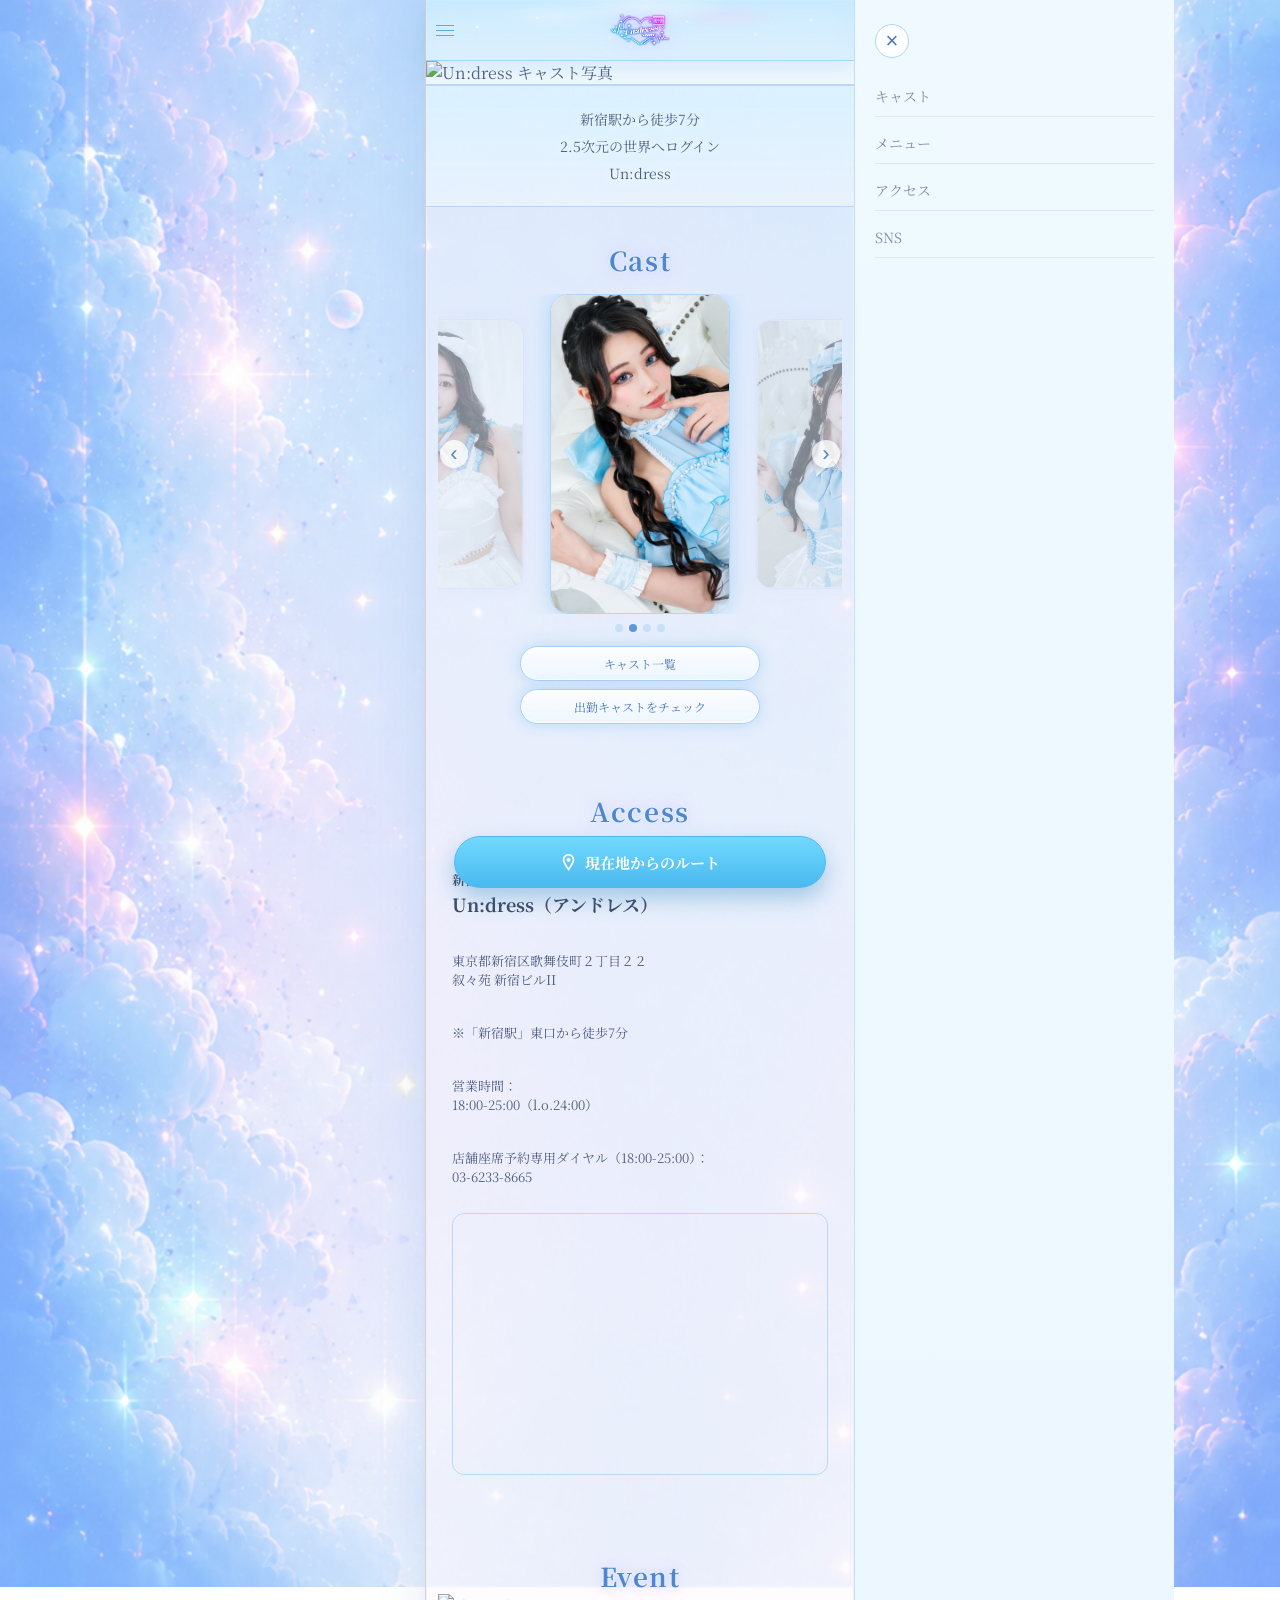
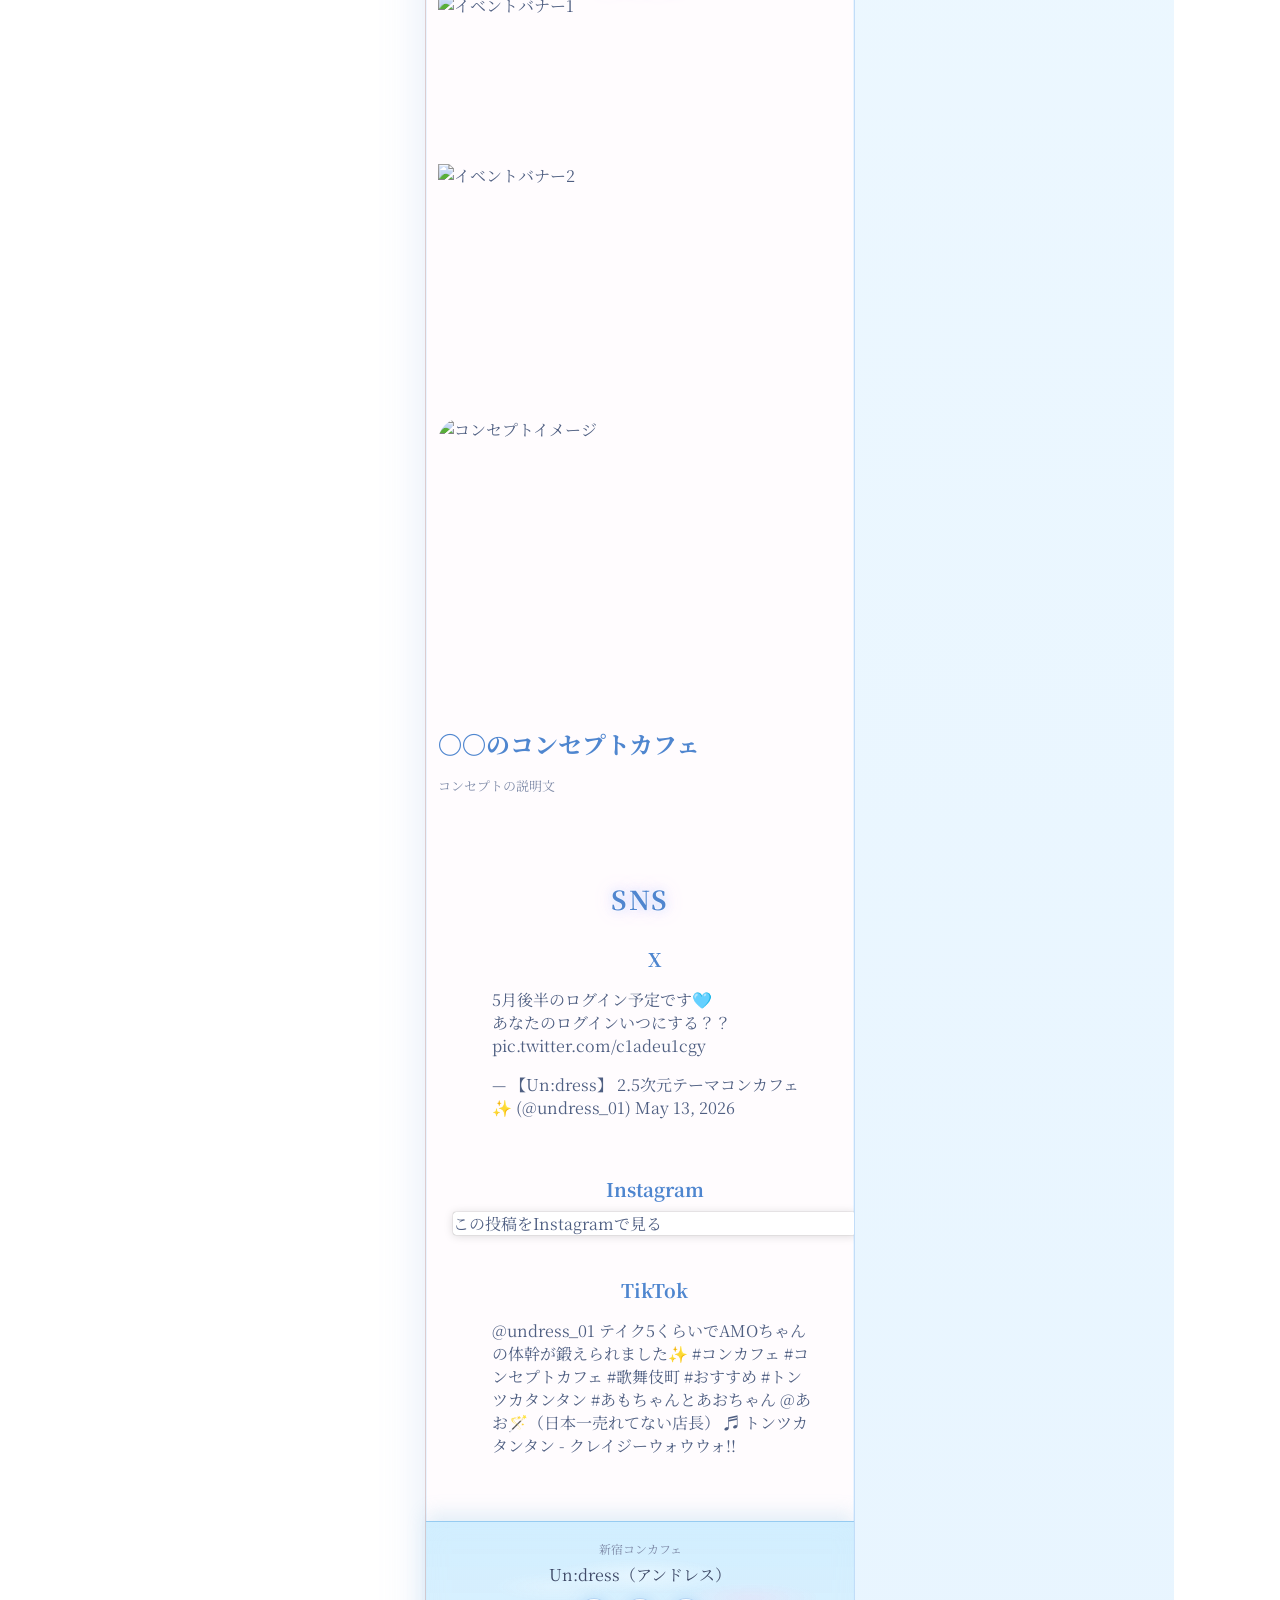
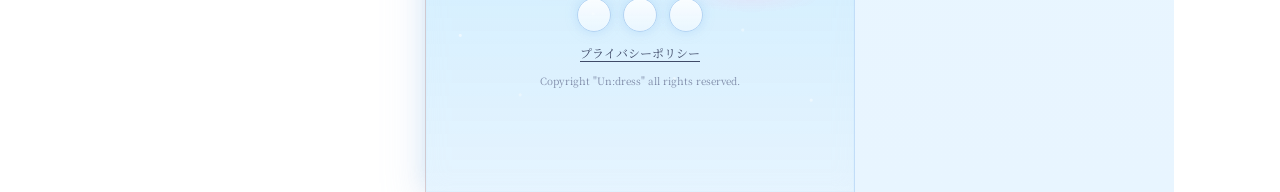
==== commit 14e1d5e6: "Add files via upload" ====
--- a/index.html
+++ b/index.html
@@ -7,7 +7,7 @@
   <link rel="preconnect" href="https://fonts.googleapis.com">
   <link rel="preconnect" href="https://fonts.gstatic.com" crossorigin>
   <link href="https://fonts.googleapis.com/css2?family=Noto+Serif+JP:wght@500;700&display=swap" rel="stylesheet">
-  <link rel="stylesheet" href="styles.css?v=20260519d">
+  <link rel="stylesheet" href="styles.css?v=20260519e">
 </head>
 <body>
   <div class="site-shell">
@@ -24,7 +24,7 @@
       <button class="drawer-close" type="button" aria-label="メニューを閉じる">×</button>
       <ul>
         <li><a href="#cast">キャスト</a></li>
-        <li><a href="#">メニュー</a></li>
+        <li><a href="menu.html">メニュー</a></li>
         <li><a href="#access">アクセス</a></li>
         <li><a href="#sns">SNS</a></li>
       </ul>
@@ -34,7 +34,7 @@
     <main id="top">
       <section class="hero">
         <div class="hero-bg">
-          <img src="assets/hero-fv.png" alt="Un:dress キャスト写真">
+          <img src="assets/hero-fv.jpeg" alt="Un:dress キャスト写真">
         </div>
       </section>
       <section class="hero-message">
@@ -63,7 +63,7 @@
         </div>
         <div class="cast-actions">
           <a class="cast-action button" href="cast.html">キャスト一覧</a>
-          <a class="cast-action button" href="#">出勤キャストをチェック</a>
+          <a class="cast-action button" href="https://x.com/undress_01" target="_blank" rel="noopener noreferrer">出勤キャストをチェック</a>
         </div>
       </section>
 
@@ -72,10 +72,9 @@
         <div class="access-block">
           <p class="store-name">新宿コンカフェ<br><span class="store-main-name">Un:dress（アンドレス）</span></p>
           <p>東京都新宿区歌舞伎町２丁目２２<br>叙々苑 新宿ビルII​​</p>
-          <p>※JR線・銀座線・京王井の頭<br>「渋谷駅」ハチ公口から徒歩約5分</p>
-          <p>※半蔵門線・副都心線・田園都市線・東横線<br>「渋谷駅」A2出口から徒歩約3分</p>
+          <p>※「新宿駅」東口から徒歩7分</p>
           <p>営業時間：<br>18:00-25:00（l.o.24:00）</p>
-          <p>店舗座席予約専用ダイヤル（18:00-25:00）：<br>03-0000-0000</p>
+          <p>店舗座席予約専用ダイヤル（18:00-25:00）：<br>03-6233-8665</p>
           <div class="access-map">
             <iframe src="https://www.google.com/maps/embed?pb=!1m18!1m12!1m3!1d3240.227726721884!2d139.70120687584614!3d35.69601327258241!2m3!1f0!2f0!3f0!3m2!1i1024!2i768!4f13.1!3m3!1m2!1s0x60188cd8584c8573%3A0x649332fd3df42106!2z44CSMTYwLTAwMjEg5p2x5Lqs6YO95paw5a6_5Yy65q2M6Iie5LyO55S677yS5LiB55uu77yS77ySIOWPmeOAheiLkSDmlrDlrr_jg5Pjg6tJSQ!5e0!3m2!1sja!2sjp!4v1778932013272!5m2!1sja!2sjp" width="600" height="450" style="border:0;" allowfullscreen="" loading="lazy" referrerpolicy="no-referrer-when-downgrade"></iframe>
           </div>
@@ -85,13 +84,18 @@
       <section class="section" id="event">
         <h2 class="section-title">Event</h2>
         <div class="event-list">
-          <article class="event-card placeholder">EVENT BANNER</article>
+          <article class="event-card">
+            <img src="assets/event-1.jpg" alt="イベントバナー1">
+          </article>
+          <article class="event-card">
+            <img src="assets/event-2.jpg" alt="イベントバナー2">
+          </article>
         </div>
       </section>
 
       <section class="section concept">
         <div class="media tall">
-          <img src="assets/hero-fv.png" alt="コンセプトイメージ">
+          <img src="assets/hero-fv.jpeg" alt="コンセプトイメージ">
         </div>
         <h2>〇〇のコンセプトカフェ</h2>
         <p>コンセプトの説明文</p>
@@ -102,44 +106,48 @@
         <div class="sns-grid">
           <article class="sns-card">
             <h3>X</h3>
-            <iframe
-              class="sns-embed"
-              title="X仮埋め込み"
-              src="https://x.com/example"
-              loading="lazy"
-            ></iframe>
+            <blockquote class="twitter-tweet">
+              <p lang="ja" dir="ltr">
+                5月後半のログイン予定です🩵<br>あなたのログインいつにする？？
+                <a href="https://t.co/c1adeu1cgy">pic.twitter.com/c1adeu1cgy</a>
+              </p>
+              &mdash; 【Un:dress】 2.5次元テーマコンカフェ✨ (@undress_01)
+              <a href="https://x.com/undress_01/status/2054547950437863650?ref_src=twsrc%5Etfw">May 13, 2026</a>
+            </blockquote>
           </article>
           <article class="sns-card">
             <h3>Instagram</h3>
-            <iframe
-              class="sns-embed"
-              title="Instagram仮埋め込み"
-              src="https://www.instagram.com/example/"
-              loading="lazy"
-            ></iframe>
+            <blockquote
+              class="instagram-media"
+              data-instgrm-permalink="https://www.instagram.com/p/DVVRmX0EySt/?utm_source=ig_embed&amp;utm_campaign=loading"
+              data-instgrm-version="14"
+              style="background:#FFF; border:0; border-radius:3px; box-shadow:0 0 1px 0 rgba(0,0,0,0.5),0 1px 10px 0 rgba(0,0,0,0.15); margin:1px auto; max-width:540px; min-width:326px; padding:0; width:calc(100% - 2px);"
+            >
+              <a href="https://www.instagram.com/p/DVVRmX0EySt/?utm_source=ig_embed&amp;utm_campaign=loading" target="_blank" rel="noopener noreferrer">この投稿をInstagramで見る</a>
+            </blockquote>
           </article>
-        </div>
-      </section>
-
-      <section class="section" id="gallery">
-        <h2 class="section-title">Gallery</h2>
-        <div class="cast-carousel" data-loop-carousel>
-          <button class="cast-nav prev" type="button" aria-label="前のギャラリー">‹</button>
-          <div class="cast-viewport">
-            <ul class="cast-track">
-              <li class="cast-slide gallery-slide"><span>GALLERY</span></li>
-              <li class="cast-slide gallery-slide"><span>GALLERY</span></li>
-              <li class="cast-slide gallery-slide"><span>GALLERY</span></li>
-              <li class="cast-slide gallery-slide"><span>GALLERY</span></li>
-            </ul>
-          </div>
-          <button class="cast-nav next" type="button" aria-label="次のギャラリー">›</button>
-        </div>
-        <div class="cast-dots" role="tablist" aria-label="ギャラリースライド">
-          <button class="cast-dot is-active" type="button" aria-label="1枚目"></button>
-          <button class="cast-dot" type="button" aria-label="2枚目"></button>
-          <button class="cast-dot" type="button" aria-label="3枚目"></button>
-          <button class="cast-dot" type="button" aria-label="4枚目"></button>
+          <article class="sns-card">
+            <h3>TikTok</h3>
+            <blockquote
+              class="tiktok-embed"
+              cite="https://www.tiktok.com/@undress_01/video/7624162195781455125"
+              data-video-id="7624162195781455125"
+              style="max-width:605px; min-width:325px;"
+            >
+              <section>
+                <a target="_blank" title="@undress_01" href="https://www.tiktok.com/@undress_01?refer=embed">@undress_01</a>
+                テイク5くらいでAMOちゃんの体幹が鍛えられました✨️
+                <a title="コンカフェ" target="_blank" href="https://www.tiktok.com/tag/%E3%82%B3%E3%83%B3%E3%82%AB%E3%83%95%E3%82%A7?refer=embed">#コンカフェ</a>
+                <a title="コンセプトカフェ" target="_blank" href="https://www.tiktok.com/tag/%E3%82%B3%E3%83%B3%E3%82%BB%E3%83%97%E3%83%88%E3%82%AB%E3%83%95%E3%82%A7?refer=embed">#コンセプトカフェ</a>
+                <a title="歌舞伎町" target="_blank" href="https://www.tiktok.com/tag/%E6%AD%8C%E8%88%9E%E4%BC%8E%E7%94%BA?refer=embed">#歌舞伎町</a>
+                <a title="おすすめ" target="_blank" href="https://www.tiktok.com/tag/%E3%81%8A%E3%81%99%E3%81%99%E3%82%81?refer=embed">#おすすめ</a>
+                <a title="トンツカタンタン" target="_blank" href="https://www.tiktok.com/tag/%E3%83%88%E3%83%B3%E3%83%84%E3%82%AB%E3%82%BF%E3%83%B3%E3%82%BF%E3%83%B3?refer=embed">#トンツカタンタン</a>
+                <a title="あもちゃんとあおちゃん" target="_blank" href="https://www.tiktok.com/tag/%E3%81%82%E3%82%82%E3%81%A1%E3%82%83%E3%82%93%E3%81%A8%E3%81%82%E3%81%8A%E3%81%A1%E3%82%83%E3%82%93?refer=embed">#あもちゃんとあおちゃん</a>
+                @あお🪄（日本一売れてない店長）
+                <a target="_blank" title="♬ トンツカタンタン - クレイジーウォウウォ!!" href="https://www.tiktok.com/music/%E3%83%88%E3%83%B3%E3%83%84%E3%82%AB%E3%82%BF%E3%83%B3%E3%82%BF%E3%83%B3-7556997498358696711?refer=embed">♬ トンツカタンタン - クレイジーウォウウォ!!</a>
+              </section>
+            </blockquote>
+          </article>
         </div>
       </section>
 
@@ -149,18 +157,17 @@
       <p class="footer-place">新宿コンカフェ</p>
       <p class="footer-name">Un:dress（アンドレス）</p>
       <div class="footer-socials">
-        <a href="#" class="social-icon" aria-label="X">
-          <svg viewBox="0 0 24 24" role="img" aria-hidden="true">
-            <path d="M18.9 2H22l-6.8 7.8L23 22h-6.1l-4.8-6.3L6.6 22H3.5l7.2-8.2L1 2h6.2l4.3 5.7L18.9 2Z"></path>
-          </svg>
+        <a href="https://x.com/undress_01" class="social-icon" aria-label="X" target="_blank" rel="noopener noreferrer">
+          <img src="assets/footer-x.png" alt="" aria-hidden="true">
         </a>
-        <a href="#" class="social-icon" aria-label="Instagram">
-          <svg viewBox="0 0 24 24" role="img" aria-hidden="true">
-            <path d="M7.2 2h9.6A5.2 5.2 0 0 1 22 7.2v9.6a5.2 5.2 0 0 1-5.2 5.2H7.2A5.2 5.2 0 0 1 2 16.8V7.2A5.2 5.2 0 0 1 7.2 2Zm0 1.9A3.3 3.3 0 0 0 3.9 7.2v9.6a3.3 3.3 0 0 0 3.3 3.3h9.6a3.3 3.3 0 0 0 3.3-3.3V7.2a3.3 3.3 0 0 0-3.3-3.3H7.2Zm10.2 1.4a1.2 1.2 0 1 1 0 2.4 1.2 1.2 0 0 1 0-2.4ZM12 7a5 5 0 1 1 0 10 5 5 0 0 1 0-10Zm0 1.9a3.1 3.1 0 1 0 0 6.2 3.1 3.1 0 0 0 0-6.2Z"></path>
-          </svg>
+        <a href="https://www.instagram.com/undress_01/" class="social-icon" aria-label="Instagram" target="_blank" rel="noopener noreferrer">
+          <img src="assets/footer-instagram.png" alt="" aria-hidden="true">
+        </a>
+        <a href="https://www.tiktok.com/@undress_01" class="social-icon" aria-label="TikTok" target="_blank" rel="noopener noreferrer">
+          <img src="assets/footer-tiktok.png" alt="" aria-hidden="true">
         </a>
       </div>
-      <p class="footer-policy"><a href="#">プライバシーポリシー</a></p>
+      <p class="footer-policy"><a href="privacy.html">プライバシーポリシー</a></p>
       <p class="footer-copy">Copyright "Un:dress" all rights reserved.</p>
     </footer>
   </div>
@@ -170,6 +177,16 @@
     <span>現在地からのルート</span>
   </a>
 
-  <script src="script.js?v=20260519d"></script>
+  <script async src="https://www.instagram.com/embed.js"></script>
+  <script async src="https://platform.x.com/widgets.js" charset="utf-8"></script>
+  <script async src="https://www.tiktok.com/embed.js"></script>
+  <script>
+    window.addEventListener("load", () => {
+      if (window.twttr && window.twttr.widgets) {
+        window.twttr.widgets.load();
+      }
+    });
+  </script>
+  <script src="script.js?v=20260528b"></script>
 </body>
 </html>
